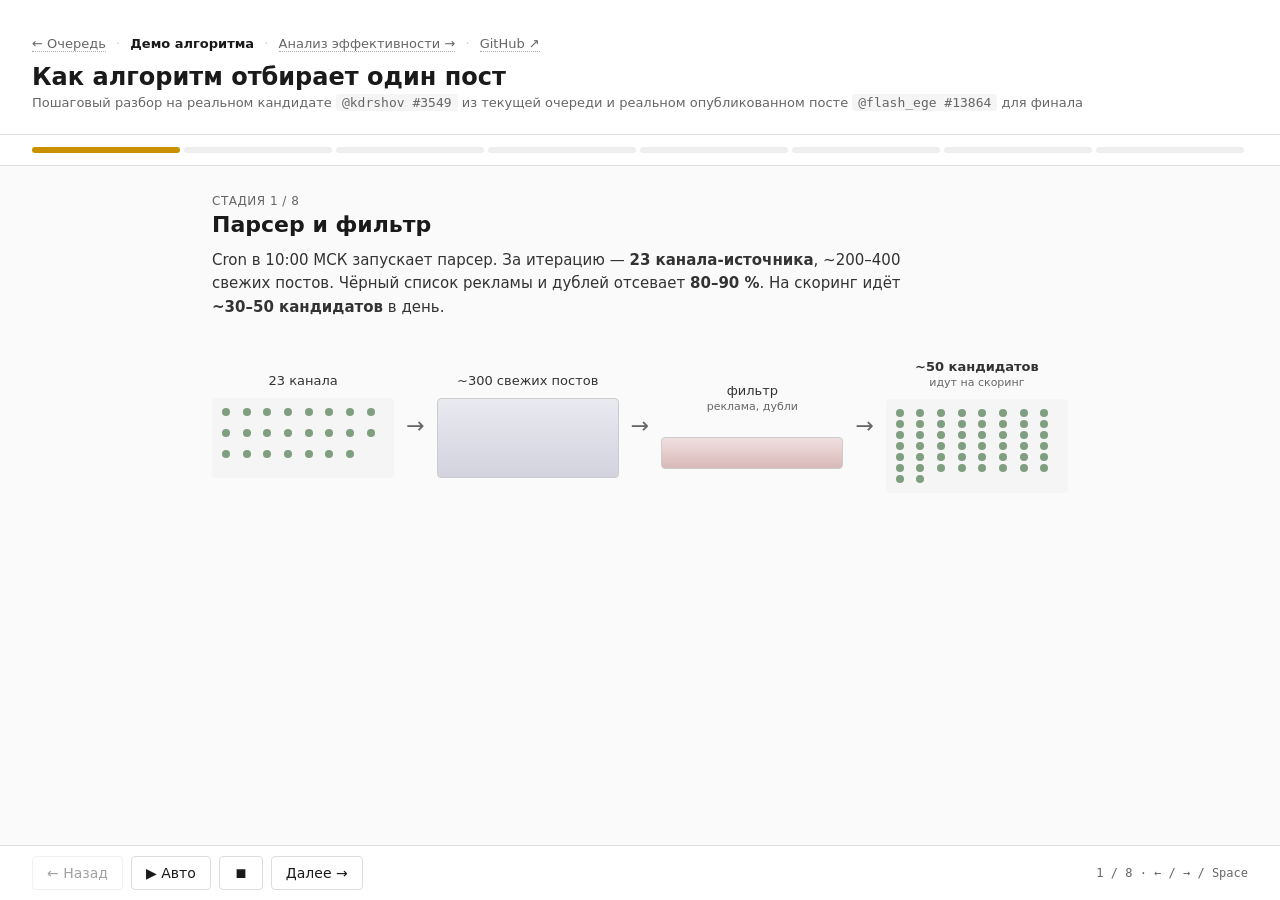
==== demo/index.html @ d8521b80 "demo: ГЭК-friendly simplification — Stage3 Q-table plain RU (no code paths/tier/cap), forwards/views" ====
<!doctype html>
<html lang="ru">
<head>
  <meta charset="utf-8">
  <meta name="viewport" content="width=device-width,initial-scale=1">
  <title>Демо алгоритма курации — @kompege</title>
  <link rel="stylesheet" href="../style.css">
  <link rel="stylesheet" href="./style.css">
</head>
<body class="demo-body">

  <header class="page-header">
    <nav class="topnav">
      <a href="../">← Очередь</a>
      <span class="sep">·</span>
      <strong>Демо алгоритма</strong>
      <span class="sep">·</span>
      <a href="../performance/">Анализ эффективности →</a>
      <span class="sep">·</span>
      <a href="https://github.com/piofant/curation" target="_blank" rel="noopener">GitHub ↗</a>
    </nav>
    <h1>Как алгоритм отбирает один пост</h1>
    <p class="subtitle">Пошаговый разбор на реальном кандидате <code>@kdrshov #3549</code> из текущей очереди и реальном опубликованном посте <code>@flash_ege #13864</code> для финала</p>
  </header>

  <div class="progress" role="progressbar" aria-valuenow="1" aria-valuemin="1" aria-valuemax="8" aria-label="Прогресс демо">
    <div class="progress-seg" data-seg="1"></div>
    <div class="progress-seg" data-seg="2"></div>
    <div class="progress-seg" data-seg="3"></div>
    <div class="progress-seg" data-seg="4"></div>
    <div class="progress-seg" data-seg="5"></div>
    <div class="progress-seg" data-seg="6"></div>
    <div class="progress-seg" data-seg="7"></div>
    <div class="progress-seg" data-seg="8"></div>
    <div class="progress-fill" id="progress-fill"></div>
  </div>

  <main class="demo-main" aria-live="polite">

    <!-- Stage 1 — Парсер и фильтр -->
    <section class="stage" data-stage="1">
      <div class="stage-num">Стадия 1 / 8</div>
      <h2>Парсер и фильтр</h2>
      <p class="stage-lead">Cron в 10:00 МСК запускает парсер. За итерацию — <b>23 канала-источника</b>, ~200–400 свежих постов. Чёрный список рекламы и дублей отсевает <b>80–90 %</b>. На скоринг идёт <b>~30–50 кандидатов</b> в день.</p>

      <div class="funnel">
        <div class="funnel-step">
          <div class="funnel-label">23 канала</div>
          <div class="dots-grid" id="dots-channels"></div>
        </div>
        <div class="funnel-arrow">→</div>
        <div class="funnel-step">
          <div class="funnel-label">~300 свежих постов</div>
          <div class="bar bar-wide"></div>
        </div>
        <div class="funnel-arrow">→</div>
        <div class="funnel-step">
          <div class="funnel-label">фильтр<br><small>реклама, дубли</small></div>
          <div class="bar bar-narrow"></div>
        </div>
        <div class="funnel-arrow">→</div>
        <div class="funnel-step">
          <div class="funnel-label"><b>~50 кандидатов</b><br><small>идут на скоринг</small></div>
          <div class="dots-grid" id="dots-candidates"></div>
        </div>
      </div>
    </section>

    <!-- Stage 2 — Кандидат -->
    <section class="stage" data-stage="2">
      <div class="stage-num">Стадия 2 / 8</div>
      <h2>Кандидат: <code>@kdrshov #3549</code></h2>
      <p class="stage-lead">Один из ~50 кандидатов дня. Алгоритм видит четыре сырых числа: качество текста, пересылки, дни с публикации, просмотры.</p>

      <div class="candidate-card">
        <table class="candidate-meta">
          <tbody>
            <tr><th>Канал</th><td><code>@kdrshov</code></td></tr>
            <tr><th>Post ID</th><td><code id="meta-postid">3549</code></td></tr>
            <tr><th>Дата</th><td id="meta-date">—</td></tr>
            <tr><th>Ключ. слово</th><td id="meta-keyword">ЕГЭ</td></tr>
            <tr><th colspan="2" class="meta-divider">Сырые числа</th></tr>
            <tr><th>просмотров</th><td><code id="meta-views">1025</code></td></tr>
            <tr><th>пересылок</th><td><code id="meta-forwards">14</code></td></tr>
            <tr><th>days_ago</th><td><code id="meta-days">0</code></td></tr>
            <tr><th>content_quality</th><td><code id="meta-quality">0.48</code> <small class="hint-inline">(разбор на следующей стадии)</small></td></tr>
            <tr><th>Ссылка</th><td><a id="meta-link" href="https://t.me/kdrshov/3549" target="_blank" rel="noopener">t.me/kdrshov/3549 ↗</a></td></tr>
          </tbody>
        </table>
        <details class="post-text">
          <summary>Показать полный текст поста</summary>
          <p id="candidate-text">Загрузка…</p>
        </details>
      </div>
    </section>

    <!-- Stage 3 — Q breakdown -->
    <section class="stage" data-stage="3">
      <div class="stage-num">Стадия 3 / 8</div>
      <h2>Из чего складывается оценка качества (Q)</h2>
      <p class="stage-lead">Качество поста Q — сумма четырёх простых признаков. Чем полезнее пост для аудитории, тем выше Q.</p>

      <table class="formula-table demo-table" id="qbreak-table">
        <thead>
          <tr><th>Признак</th><th>Что смотрим</th><th>У этого поста</th><th>Баллы</th></tr>
        </thead>
        <tbody>
          <tr>
            <th>Виральность</th>
            <td>доля пересылок от просмотров</td>
            <td>14 из 1025 = <b>1,4 %</b> — обычный уровень</td>
            <td class="weight">+0,10</td>
          </tr>
          <tr>
            <th>Сколько раз переслали</th>
            <td>абсолютное число пересылок</td>
            <td>14 пересылок — нормально</td>
            <td class="weight">+0,15</td>
          </tr>
          <tr>
            <th>Есть полезная ссылка</th>
            <td>ссылка на VK / YouTube / материалы</td>
            <td>да, ссылка на VK</td>
            <td class="weight">+0,15</td>
          </tr>
          <tr>
            <th>Учебная лексика</th>
            <td>слова темы: Python, задание, ЕГЭ…</td>
            <td>≈ 3 совпадения</td>
            <td class="weight">+0,08</td>
          </tr>
          <tr class="total-row">
            <th colspan="3">Итого качество Q</th>
            <td class="weight"><b>0,48</b></td>
          </tr>
        </tbody>
      </table>

      <p class="stage-foot small">Ещё раньше, на стадии 1, отсеиваются посты без ссылок, явно рекламные (слова «курс», «скидка», «у нас», «огэ») и слишком короткие. Качество Q считается только для тех, кто прошёл этот фильтр.</p>
    </section>

    <!-- Stage 4 — Финальная формула score -->
    <section class="stage" data-stage="4">
      <div class="stage-num">Стадия 4 / 8</div>
      <h2>Финальная формула <code>score</code></h2>
      <p class="stage-lead">Q со стадии 3, плюс ещё три компонента. Каждый нормализуется на максимум по выборке кандидатов и умножается на свой вес.</p>

      <div class="formula-recap">
        <code><b>score</b> = 0,40·Q<sub>norm</sub> + 0,30·F<sub>norm</sub> + 0,20·R + 0,10·V<sub>norm</sub></code>
      </div>

      <table class="formula-table demo-table" id="formula-table">
        <thead>
          <tr><th>Компонент</th><th>Сырая</th><th>Норм.</th><th>× вес</th></tr>
        </thead>
        <tbody id="formula-tbody">
          <!-- filled by JS -->
        </tbody>
      </table>
    </section>

    <!-- Stage 5 — Отбор по score -->
    <section class="stage" data-stage="5">
      <div class="stage-num">Стадия 5 / 8</div>
      <h2>Отбор: лучшая треть по score → в публикацию</h2>
      <p class="stage-lead">Все <span id="t4-total">131</span> кандидатов ранжируются по score. В публикацию идёт верхняя треть — <b id="t4-top">43</b> поста, остальные не проходят. <code>@kdrshov #3549</code> — №1 в списке.</p>

      <div class="tertile-vis" id="tertile-vis" aria-label="Отбор по score"></div>

      <div class="tertile-legend">
        <span><i class="sw sw-top"></i> В публикацию — <b id="lg-top">43</b></span>
        <span><i class="sw sw-bot"></i> Не прошло — <b id="lg-rest">88</b></span>
      </div>
    </section>

    <!-- Stage 6 — Lifecycle опубликованного поста -->
    <section class="stage" data-stage="6">
      <div class="stage-num">Стадия 6 / 8</div>
      <h2>Что получилось через 1 / 3 / 7 дней</h2>
      <p class="stage-lead"><code>@kdrshov #3549</code> ещё в очереди, но через ту же систему уже опубликовано более 200 постов. Возьмём один — <code>@flash_ege #13864</code> от 28.02.2026, тоже в верхней трети по score на момент отбора:</p>

      <div class="lifecycle">
        <div class="lifecycle-row">
          <div class="lifecycle-label">День 1</div>
          <div class="lifecycle-bar"><div class="lifecycle-fill" style="width:18%"></div></div>
          <div class="lifecycle-num">≈ 500 просмотров · ≈ 30 пересылок</div>
        </div>
        <div class="lifecycle-row">
          <div class="lifecycle-label">День 3</div>
          <div class="lifecycle-bar"><div class="lifecycle-fill" style="width:48%"></div></div>
          <div class="lifecycle-num">≈ 1 200 просмотров · ≈ 70 пересылок</div>
        </div>
        <div class="lifecycle-row final">
          <div class="lifecycle-label">День 7</div>
          <div class="lifecycle-bar"><div class="lifecycle-fill" style="width:100%"></div></div>
          <div class="lifecycle-num"><b>2 400 просмотров · 107 пересылок · ERR 44,56 %</b></div>
        </div>
      </div>

      <p class="stage-foot">Виральность копится со временем — система не оценивает мгновенно, а возвращается к посту через 7 дней при ретроспективном аудите. Полная статистика по 368 опубликованным постам — в <a href="../performance/">аналитике эффективности →</a></p>
    </section>

    <!-- Stage 7 — Корректировка весов -->
    <section class="stage" data-stage="7">
      <div class="stage-num">Стадия 7 / 8</div>
      <h2>Корректировка весов</h2>
      <p class="stage-lead">Веса <code>0,40 / 0,30 / 0,20 / 0,10</code> подобраны эмпирически под @kompege. Для других ниш и стратегий ручка крутится по-разному:</p>

      <table class="formula-table demo-table weights-table">
        <thead>
          <tr><th>Когда менять</th><th>Куда крутить</th><th>Почему</th></tr>
        </thead>
        <tbody>
          <tr>
            <td>Канал страдает от рекламного спама</td>
            <td><code class="up">↑ Q</code></td>
            <td>усилить штрафы по чёрному списку и сигналам образовательного словаря</td>
          </tr>
          <tr>
            <td>Виральность главный приоритет</td>
            <td><code class="up">↑ F</code></td>
            <td>для каналов-агрегаторов вроде @kompege это и есть основная функция</td>
          </tr>
          <tr>
            <td>Новостная ниша — быть первым</td>
            <td><code class="up">↑ R</code></td>
            <td>штрафовать всё старше суток сильнее</td>
          </tr>
          <tr>
            <td>Растущий канал за счёт охвата</td>
            <td><code class="up">↑ V</code></td>
            <td>хайповый контент даже с низким качеством иногда даёт первичный приток</td>
          </tr>
        </tbody>
      </table>

      <p class="stage-foot small">Сейчас веса задаются вручную в коде скоринга и применяются после перезапуска. Автоматическая подстройка по обратной связи от метрик после публикации — направление дальнейшей работы (Заключение ВКР).</p>
    </section>

    <!-- Stage 8 — Итог -->
    <section class="stage" data-stage="8">
      <div class="stage-num">Стадия 8 / 8 — итог</div>
      <h2>Что это значит</h2>

      <ul class="recap-list">
        <li><b>1–5 публикаций в день</b> из 200–400 кандидатов — узкое горлышко работает.</li>
        <li>Время редактора снижено с <b>8–10 ч/нед</b> до <b>&lt; 1 ч/нед</b>. Эфир канала пополняется без ручного отбора.</li>
        <li>Все расчёты <b>открыты для верификации</b>: исходники, веса, score каждого поста — на одной странице.</li>
      </ul>

      <div class="cta-row">
        <a href="../" class="cta">← Очередь</a>
        <a href="../performance/" class="cta">Анализ эффективности →</a>
        <a href="https://github.com/piofant/curation" class="cta" target="_blank" rel="noopener">GitHub ↗</a>
      </div>
    </section>

  </main>

  <footer class="demo-footer">
    <div class="demo-controls" role="toolbar" aria-label="Управление демо">
      <button type="button" id="btn-prev" aria-label="Назад"><span aria-hidden="true">←</span> Назад</button>
      <button type="button" id="btn-play" aria-label="Авто-play / пауза"><span id="btn-play-icon" aria-hidden="true">▶</span> <span id="btn-play-label">Авто</span></button>
      <button type="button" id="btn-stop" aria-label="Остановить авто-play"><span aria-hidden="true">⏹</span></button>
      <button type="button" id="btn-next" aria-label="Далее">Далее <span aria-hidden="true">→</span></button>
    </div>
    <div class="demo-hint"><span id="stage-counter">1 / 8</span> · ← / → / Space</div>
  </footer>

  <script src="./app.js"></script>
</body>
</html>
---- style.css ----
/* piofant.github.io/curation/style.css */
:root {
  --bg: #fafafa;
  --fg: #1a1a1a;
  --muted: #666;
  --top: #d8f5d2;
  --mid: #fff2c2;
  --bot: #fde0e0;
  --border: #ddd;
}
* { box-sizing: border-box; }
body { margin: 0; font-family: system-ui, -apple-system, "Segoe UI", Roboto, sans-serif; background: var(--bg); color: var(--fg); }
.page-header { padding: 24px 32px; border-bottom: 1px solid var(--border); }
.page-header h1 { margin: 0 0 4px; font-size: 22px; }
.page-header .subtitle { margin: 0; color: var(--muted); font-size: 14px; }

.sticky-stats { position: sticky; top: 0; background: #fff; border-bottom: 1px solid var(--border); padding: 10px 32px; font-size: 13px; color: var(--muted); z-index: 5; }

.topnav { margin: 12px 0 0; font-size: 13px; color: var(--muted); }
.topnav a { color: var(--muted); text-decoration: none; border-bottom: 1px dotted #aaa; }
.topnav a:hover { color: var(--fg); border-bottom-style: solid; }
.topnav strong { color: var(--fg); }
.topnav .sep { margin: 0 6px; color: #ccc; }

.algorithm-section { padding: 18px 32px; border-bottom: 1px solid var(--border); background: #fff; }
.algorithm-section h2 { font-size: 18px; margin: 0 0 8px; }
.algorithm-section .algo-intro { margin: 0 0 14px; font-size: 14px; max-width: 860px; line-height: 1.5; }
.pipeline-svg { display: block; width: 100%; height: auto; max-width: 920px; margin: 0 auto 18px; }

.formula-block { background: #fff; border: 1px solid var(--border); border-radius: 6px; padding: 14px 18px; margin: 0 auto 18px; max-width: 920px; }
.formula-block h3 { font-size: 15px; margin: 0 0 10px; }
.formula-line { font-family: ui-monospace, monospace; font-size: 14px; margin: 0 0 12px; padding: 8px 10px; background: #fff4cc; border-left: 3px solid #c99100; }
.formula-line code { background: none; padding: 0; }
.formula-table { border-collapse: collapse; width: 100%; font-size: 13px; }
.formula-table th, .formula-table td { border: 1px solid var(--border); padding: 6px 10px; text-align: left; vertical-align: top; }
.formula-table thead th { background: #f5f5f5; font-weight: 600; }
.formula-table tbody th { font-family: ui-monospace, monospace; font-weight: 600; background: #fafafa; width: 80px; }
.formula-table td code { font-size: 12px; background: #f0f0f0; padding: 1px 4px; border-radius: 2px; }
.formula-table td.weight { font-family: ui-monospace, monospace; font-weight: 600; text-align: right; width: 60px; }
.formula-note { margin: 12px 0 0; font-size: 12px; color: var(--muted); line-height: 1.5; }

@media (max-width: 768px) {
  .formula-table { font-size: 12px; }
  .formula-table th, .formula-table td { padding: 4px 6px; }
}

.algo-foot { display: grid; grid-template-columns: 1fr auto; gap: 20px; align-items: center; max-width: 880px; margin: 0 auto; }
.algo-example-label { margin: 0 0 4px; font-size: 12px; color: var(--muted); }
.algo-example { font-family: ui-monospace, monospace; font-size: 13px; background: #f5f5f5; padding: 10px 12px; margin: 0; border-radius: 4px; border-left: 3px solid #888; }

/* Tertile donut */
.donut-wrap { display: flex; align-items: center; gap: 12px; }
.donut { display: block; }
.donut-legend { display: flex; flex-direction: column; gap: 3px; font-size: 12px; color: #333; }
.donut-legend .lg { display: flex; align-items: center; gap: 6px; }
.donut-legend .lg i { width: 10px; height: 10px; border-radius: 2px; display: inline-block; }
.donut-legend .lg b { font-family: ui-monospace, monospace; font-weight: 600; }
.donut-legend .lg-top i { background: #6b8e6b; }
.donut-legend .lg-mid i { background: #d9b042; }
.donut-legend .lg-bot i { background: #b85a5a; }

.filters { display: flex; flex-wrap: wrap; gap: 12px; padding: 12px 32px; background: #fff; border-bottom: 1px solid var(--border); font-size: 14px; }
.filters input, .filters select { padding: 4px 8px; font-size: 14px; border: 1px solid var(--border); border-radius: 4px; }

main { padding: 0 32px 32px; }
table { width: 100%; border-collapse: collapse; font-size: 14px; margin-top: 16px; }
th { background: #f5f5f5; padding: 8px; text-align: left; border-bottom: 2px solid var(--border); cursor: pointer; user-select: none; }
th[data-sort]:hover { background: #ececec; }
td { padding: 6px 8px; border-bottom: 1px solid var(--border); vertical-align: top; }
td.score { font-family: ui-monospace, monospace; font-weight: 600; }
td.num { font-family: ui-monospace, monospace; color: var(--muted); }
td.t-marker { width: 24px; }
td.text-cell { color: #444; max-width: 380px; }
tr.t-top { background: var(--top); }
tr.t-mid { background: var(--mid); }
tr.t-bot { background: var(--bot); }
tr.expanded { background: #eef; }

.page-footer { padding: 24px 32px; border-top: 1px solid var(--border); font-size: 12px; color: var(--muted); }

tr.dd-row td.drilldown { background: #fff; padding: 16px 24px; }
.dd-grid { display: grid; grid-template-columns: 1fr 1fr; gap: 24px; }
.dd-text h3, .dd-math h3 { font-size: 14px; margin: 0 0 8px; color: var(--muted); }
.dd-text p { font-size: 13px; white-space: pre-wrap; }
.dd-text p.reason { margin-top: 12px; padding: 8px; background: #f5f5f5; border-left: 3px solid #888; }
.math { border-collapse: collapse; width: 100%; font-size: 13px; font-family: ui-monospace, monospace; }
.math th, .math td { border: 1px solid var(--border); padding: 4px 8px; text-align: right; }
.math th:first-child, .math td:first-child { text-align: left; }
.math tr.total { font-weight: 600; background: #f5f5f5; }
.tertile-label { margin: 12px 0 0; font-size: 14px; }

@media (max-width: 768px) {
  .page-header, .sticky-stats, .filters, main, .algorithm-section, .page-footer { padding-left: 12px; padding-right: 12px; }
  table { font-size: 12px; }
  th, td { padding: 4px; }
  td.text-cell { max-width: 200px; }
  .dd-grid { grid-template-columns: 1fr; }
}

@media (max-width: 640px) {
  #queue-table thead { display: none; }
  #queue-table, #queue-table tbody, #queue-table tr, #queue-table td { display: block; width: 100%; }
  #queue-table tr { border: 1px solid var(--border); border-radius: 6px; margin-bottom: 8px; padding: 8px; }
  #queue-table tr.t-top { border-left: 4px solid #2c8a2c; }
  #queue-table tr.t-mid { border-left: 4px solid #c9a200; }
  #queue-table tr.t-bot { border-left: 4px solid #c93c3c; }
  #queue-table td { border: none; padding: 2px 0; }
  #queue-table td.t-marker { display: none; }
  #queue-table td.score::before { content: 'score: '; color: var(--muted); }
  #queue-table td.num::before { content: attr(data-label) ': '; color: var(--muted); font-size: 11px; }
  #queue-table td.text-cell { color: #222; margin-top: 4px; }
}

/* Live last Telegram post embed (S19) */
.live-post { padding: 18px 32px; border-bottom: 1px solid var(--border); background: #fff; }
.live-post h2 { font-size: 18px; margin: 0 0 8px; }
.live-post .algo-intro { margin: 0 0 14px; font-size: 14px; max-width: 860px; line-height: 1.5; color: #444; }
.tg-embed-wrap { max-width: 540px; margin: 0 auto; }
.tg-embed-note { font-size: 12px; color: #888; margin: 10px 0 0; text-align: center; }
.tg-embed-note a { color: #3a7c3a; }
---- demo/style.css ----
/* /curation/demo/ — wizard-демо алгоритма */

.demo-body {
  min-height: 100vh;
  display: flex;
  flex-direction: column;
  padding-bottom: 96px; /* place for sticky footer controls */
}

.demo-body .page-header { background: #fff; }
.demo-body .page-header h1 { margin: 12px 0 4px; font-size: 24px; }
.demo-body .page-header .subtitle { font-size: 13px; }
.demo-body .page-header .subtitle code { font-family: ui-monospace, monospace; background: #f5f5f5; padding: 1px 6px; border-radius: 3px; }

/* Progress bar */
.progress {
  position: relative;
  display: flex;
  gap: 4px;
  padding: 12px 32px;
  background: #fff;
  border-bottom: 1px solid var(--border);
}
.progress-seg {
  flex: 1;
  height: 6px;
  background: #eee;
  border-radius: 3px;
  transition: background 240ms ease;
}
.progress-seg.done { background: #6b8e6b; }
.progress-seg.current { background: #c99100; }

/* Main / stages */
.demo-main {
  max-width: 920px;
  margin: 0 auto;
  padding: 28px 32px;
  width: 100%;
  flex: 1;
}
.stage {
  display: none;
  animation: fade-in 220ms ease;
}
.stage.active { display: block; }
.stage h2 { font-size: 22px; margin: 4px 0 12px; }
.stage h2 code { font-family: ui-monospace, monospace; font-size: 19px; background: #fff4cc; padding: 1px 6px; border-radius: 3px; }
.stage .stage-num { font-size: 12px; color: var(--muted); text-transform: uppercase; letter-spacing: 0.5px; }
.stage .stage-lead { font-size: 15px; line-height: 1.55; max-width: 720px; margin: 0 0 22px; color: #333; }

@keyframes fade-in {
  from { opacity: 0; transform: translateY(4px); }
  to { opacity: 1; transform: none; }
}

/* Stage 1 — funnel */
.funnel {
  display: flex;
  align-items: center;
  gap: 12px;
  flex-wrap: wrap;
  padding: 18px 0;
}
.funnel-step {
  flex: 1 1 140px;
  min-width: 130px;
  text-align: center;
}
.funnel-label {
  font-size: 13px;
  color: #333;
  margin-bottom: 10px;
}
.funnel-label small { color: var(--muted); font-size: 11px; }
.funnel-arrow {
  font-size: 22px;
  color: var(--muted);
  flex: 0 0 auto;
}
.dots-grid {
  display: grid;
  grid-template-columns: repeat(8, 1fr);
  gap: 3px;
  padding: 10px;
  background: #f5f5f5;
  border-radius: 4px;
  min-height: 80px;
}
.dots-grid .dot {
  width: 8px;
  height: 8px;
  border-radius: 50%;
  background: #6b8e6b;
  opacity: 0;
  animation: pop-in 320ms ease forwards;
}
@keyframes pop-in {
  from { opacity: 0; transform: scale(0.4); }
  to { opacity: 0.85; transform: scale(1); }
}
.bar {
  height: 80px;
  background: linear-gradient(180deg, #e9e9f0 0%, #d3d3df 100%);
  border-radius: 4px;
  border: 1px solid #ccc;
}
.bar-narrow { height: 32px; margin-top: 24px; background: linear-gradient(180deg, #f0e0e0 0%, #d9b8b8 100%); }

/* Stage 2 — candidate */
.candidate-card {
  background: #fff;
  border: 1px solid var(--border);
  border-radius: 6px;
  padding: 18px 20px;
}
.candidate-card .candidate-meta { width: 100%; }
.candidate-card details.post-text {
  margin-top: 16px;
  border-top: 1px dashed var(--border);
  padding-top: 12px;
}
.candidate-card details.post-text summary {
  cursor: pointer;
  font-size: 13px;
  color: var(--muted);
  user-select: none;
  padding: 4px 0;
}
.candidate-card details.post-text summary:hover { color: var(--fg); }
.candidate-card details.post-text[open] summary { color: var(--fg); margin-bottom: 8px; }
.candidate-card details.post-text p {
  font-size: 13px;
  line-height: 1.55;
  color: #222;
  white-space: pre-wrap;
  font-family: ui-monospace, monospace;
  background: #fafafa;
  padding: 12px 14px;
  border-left: 3px solid #c99100;
  border-radius: 4px;
  max-height: 320px;
  overflow: auto;
  margin: 0;
}
.hint-inline { color: var(--muted); font-size: 11px; margin-left: 4px; }
.total-row { background: #f5f5f5; font-weight: 600; }
.total-row td.weight, .total-row .weight { font-size: 15px; }
.stage-foot.small { font-size: 12px; color: var(--muted); }

/* Stage 6 — lifecycle */
.lifecycle {
  display: flex;
  flex-direction: column;
  gap: 14px;
  margin-top: 12px;
}
.lifecycle-row {
  display: grid;
  grid-template-columns: 70px 1fr 240px;
  gap: 14px;
  align-items: center;
  font-size: 14px;
}
.lifecycle-label {
  font-family: ui-monospace, monospace;
  color: var(--muted);
  font-weight: 600;
}
.lifecycle-bar {
  background: #f0f0f0;
  height: 22px;
  border-radius: 3px;
  overflow: hidden;
}
.lifecycle-fill {
  height: 100%;
  background: #6b8e6b;
  border-radius: 3px;
  transition: opacity 400ms ease-out, transform 600ms ease-out;
  transform-origin: left center;
  transform: scaleX(0);
  opacity: 0;
}
.lifecycle-fill.shown { transform: scaleX(1); opacity: 1; }
.lifecycle-row.final .lifecycle-fill { background: #3a7c3a; }
.lifecycle-num {
  font-family: ui-monospace, monospace;
  color: #222;
  font-size: 13px;
  text-align: right;
}
.lifecycle-row.final .lifecycle-num b { color: #3a7c3a; }

/* Stage 7 — weights table */
.weights-table th, .weights-table td { vertical-align: middle; }
.weights-table code.up {
  color: #3a7c3a;
  font-weight: 600;
  font-size: 14px;
  background: #e9f5e6;
  padding: 2px 8px;
  border-radius: 3px;
}
.candidate-meta {
  font-size: 13px;
  border-collapse: collapse;
  width: 100%;
}
.candidate-meta th, .candidate-meta td {
  text-align: left;
  padding: 5px 8px;
  border-bottom: 1px solid #eee;
}
.candidate-meta th {
  color: var(--muted);
  font-weight: 500;
  width: 130px;
}
.candidate-meta th.meta-divider {
  background: #f5f5f5;
  font-size: 11px;
  text-transform: uppercase;
  letter-spacing: 0.5px;
  color: var(--muted);
  text-align: center;
  padding: 6px;
}
.candidate-meta code { font-family: ui-monospace, monospace; font-size: 13px; }

/* Stage 3 — formula */
.formula-recap {
  background: #fff4cc;
  border-left: 3px solid #c99100;
  padding: 10px 14px;
  font-family: ui-monospace, monospace;
  font-size: 14px;
  margin: 0 0 18px;
  border-radius: 0 4px 4px 0;
}
.demo-table {
  width: 100%;
  border-collapse: collapse;
  font-size: 14px;
  font-family: ui-monospace, monospace;
}
.demo-table th, .demo-table td {
  border: 1px solid var(--border);
  padding: 8px 12px;
  text-align: right;
}
.demo-table th:first-child, .demo-table td:first-child { text-align: left; }
.demo-table thead th { background: #f5f5f5; font-weight: 600; font-size: 13px; font-family: system-ui, sans-serif; }
.demo-table tbody tr {
  opacity: 0;
  transform: translateY(6px);
  transition: opacity 260ms ease, transform 260ms ease;
}
.demo-table tbody tr.shown {
  opacity: 1;
  transform: none;
}
.demo-table tr.total {
  background: #fff4cc;
  font-weight: 700;
}
.demo-table tr.total td:last-child { color: #1a1a1a; font-size: 15px; }

/* Stage 4 — tertile bars */
.tertile-vis {
  display: grid;
  grid-template-columns: repeat(auto-fill, minmax(12px, 1fr));
  gap: 3px;
  padding: 14px;
  background: #fff;
  border: 1px solid var(--border);
  border-radius: 6px;
  margin: 12px 0 18px;
}
.tertile-vis .cell {
  height: 18px;
  border-radius: 2px;
  background: #ddd;
}
.tertile-vis .cell.t-top { background: #2e7d32; }
.tertile-vis .cell.t-mid { background: #d9b042; }
.tertile-vis .cell.t-bot { background: #b8bcc2; }
.tertile-vis .cell.highlight {
  outline: 2px solid #1a1a1a;
  outline-offset: 1px;
  position: relative;
  z-index: 1;
  animation: pulse 1400ms ease-in-out infinite;
}
@keyframes pulse {
  0%, 100% { transform: scale(1); }
  50% { transform: scale(1.25); }
}
.tertile-legend {
  display: flex;
  gap: 22px;
  flex-wrap: wrap;
  font-size: 14px;
  color: #333;
}
.tertile-legend i.sw {
  display: inline-block;
  width: 12px;
  height: 12px;
  border-radius: 2px;
  margin-right: 6px;
  vertical-align: -1px;
}
.tertile-legend .sw-top { background: #2e7d32; }
.tertile-legend .sw-mid { background: #d9b042; }
.tertile-legend .sw-bot { background: #b8bcc2; }

/* Stage 5 — performance chart */
.perf-chart {
  display: flex;
  flex-direction: column;
  gap: 8px;
  margin: 12px 0 18px;
}
.perf-row {
  display: grid;
  grid-template-columns: 160px 1fr 60px;
  align-items: center;
  gap: 10px;
  font-size: 13px;
}
.perf-row .label { font-family: ui-monospace, monospace; }
.perf-row .label.hl { font-weight: 700; color: #c99100; }
.perf-row .track {
  background: #f5f5f5;
  height: 22px;
  border-radius: 3px;
  overflow: hidden;
}
.perf-row .fill {
  height: 100%;
  background: linear-gradient(90deg, #6b8e6b 0%, #8db38d 100%);
  transform-origin: left;
  transform: scaleX(0);
  transition: transform 600ms ease;
}
.stage.active .perf-row .fill { transform: scaleX(var(--w, 0)); }
.perf-row .val { font-family: ui-monospace, monospace; font-weight: 600; text-align: right; }
.stage-foot { font-size: 13px; color: var(--muted); margin: 10px 0 0; }
.stage-foot a { color: #1a1a1a; }

/* Stage 6 — recap */
.recap-list {
  list-style: none;
  padding: 0;
  margin: 0 0 22px;
}
.recap-list li {
  position: relative;
  padding: 12px 14px 12px 40px;
  margin: 0 0 10px;
  background: #fff;
  border: 1px solid var(--border);
  border-left: 3px solid #6b8e6b;
  border-radius: 4px;
  font-size: 15px;
  line-height: 1.55;
}
.recap-list li::before {
  content: "✓";
  position: absolute;
  left: 14px;
  top: 12px;
  color: #6b8e6b;
  font-weight: 700;
}
.cta-row {
  display: flex;
  gap: 12px;
  flex-wrap: wrap;
  margin-top: 18px;
}
.cta {
  display: inline-block;
  padding: 8px 14px;
  background: #fff;
  border: 1px solid var(--border);
  border-radius: 4px;
  font-size: 14px;
  color: #1a1a1a;
  text-decoration: none;
  transition: background 160ms ease;
}
.cta:hover, .cta:focus-visible { background: #f5f5f5; }

/* Footer / controls */
.demo-footer {
  position: fixed;
  bottom: 0;
  left: 0;
  right: 0;
  background: #fff;
  border-top: 1px solid var(--border);
  padding: 10px 32px;
  display: flex;
  align-items: center;
  justify-content: space-between;
  gap: 16px;
  z-index: 10;
}
.demo-controls {
  display: flex;
  gap: 8px;
}
.demo-controls button {
  padding: 8px 14px;
  font-size: 14px;
  background: #fff;
  border: 1px solid var(--border);
  border-radius: 4px;
  cursor: pointer;
  color: #1a1a1a;
  font-family: inherit;
  transition: background 140ms ease, border-color 140ms ease;
}
.demo-controls button:hover { background: #f5f5f5; }
.demo-controls button:disabled { opacity: 0.4; cursor: not-allowed; }
.demo-controls button#btn-play.on { background: #fff4cc; border-color: #c99100; }
.demo-controls button:focus-visible {
  outline: 2px solid #c99100;
  outline-offset: 2px;
}
.demo-hint {
  font-size: 12px;
  color: var(--muted);
  font-family: ui-monospace, monospace;
}

/* Mobile */
@media (max-width: 768px) {
  .demo-main { padding: 18px 12px; }
  .progress { padding: 10px 12px; }
  .demo-footer { padding: 8px 12px; }
  .demo-body .page-header { padding: 16px 12px; }
  .candidate-card { grid-template-columns: 1fr; }
  .candidate-text { max-height: 220px; }
  .funnel { flex-direction: column; }
  .funnel-arrow { transform: rotate(90deg); }
  .funnel-step { width: 100%; }
  .stage h2 { font-size: 18px; }
  .stage .stage-lead { font-size: 14px; }
  .demo-table { font-size: 13px; }
  .demo-table th, .demo-table td { padding: 6px 8px; }
  .perf-row { grid-template-columns: 110px 1fr 50px; font-size: 12px; }
  .demo-hint { display: none; }
  .demo-controls button { padding: 7px 10px; font-size: 13px; }
}

/* Reduced motion */
@media (prefers-reduced-motion: reduce) {
  .stage, .progress-seg, .demo-table tbody tr, .perf-row .fill, .dots-grid .dot {
    animation: none !important;
    transition: none !important;
  }
  .tertile-vis .cell.highlight { animation: none !important; }
}
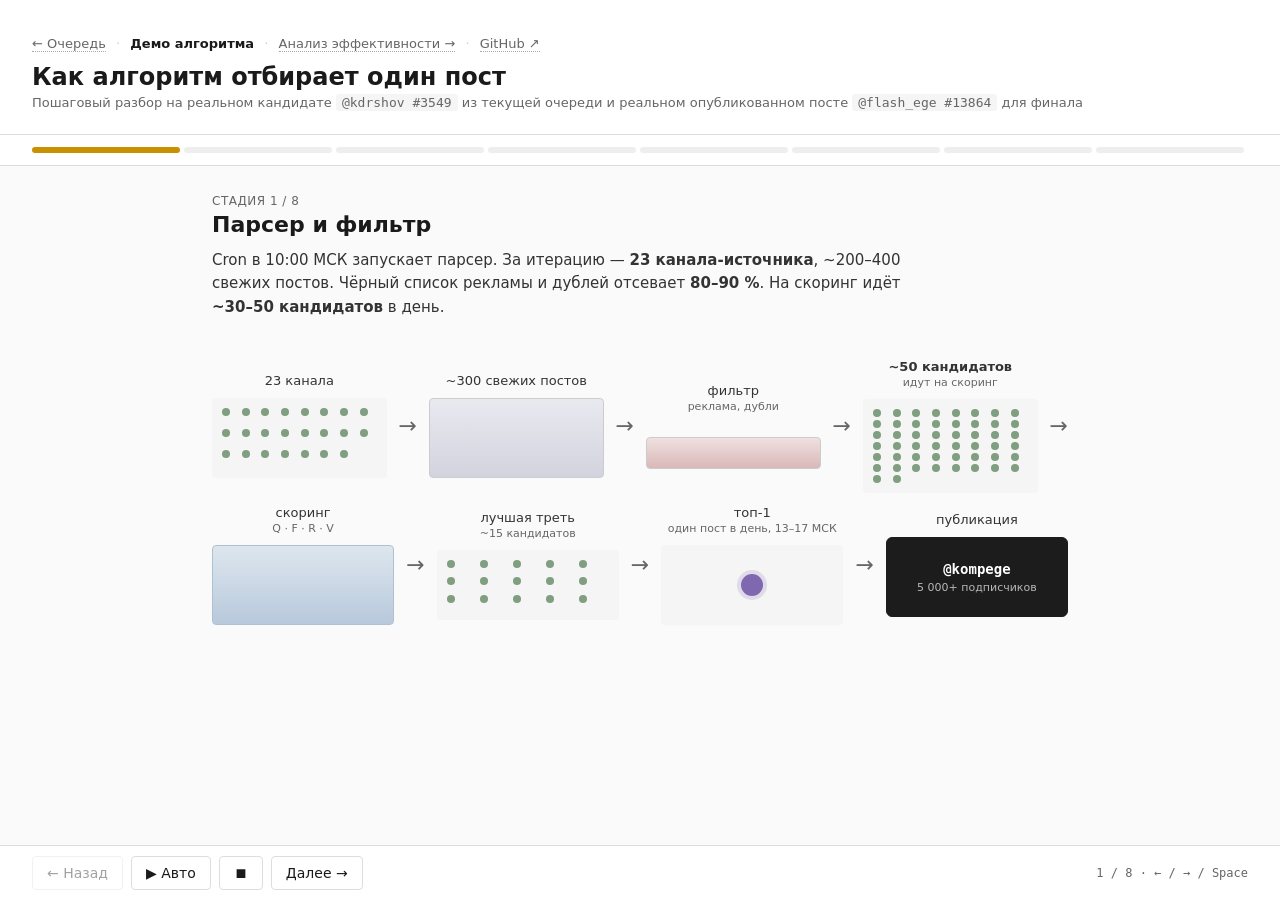
==== commit e8c1baf8: "demo: extend stage 1 funnel beyond ~50 кандидатов to publication Adds 4 new funnel steps after «~50 " ====
--- a/demo/index.html
+++ b/demo/index.html
@@ -63,6 +63,29 @@
           <div class="funnel-label"><b>~50 кандидатов</b><br><small>идут на скоринг</small></div>
           <div class="dots-grid" id="dots-candidates"></div>
         </div>
+        <div class="funnel-arrow">→</div>
+        <div class="funnel-step">
+          <div class="funnel-label">скоринг<br><small>Q · F · R · V</small></div>
+          <div class="bar bar-score"></div>
+        </div>
+        <div class="funnel-arrow">→</div>
+        <div class="funnel-step">
+          <div class="funnel-label">лучшая треть<br><small>~15 кандидатов</small></div>
+          <div class="dots-grid dots-grid-small" id="dots-best"></div>
+        </div>
+        <div class="funnel-arrow">→</div>
+        <div class="funnel-step">
+          <div class="funnel-label">топ-1<br><small>один пост в день, 13–17 МСК</small></div>
+          <div class="dots-grid dots-grid-one" id="dots-top1"></div>
+        </div>
+        <div class="funnel-arrow">→</div>
+        <div class="funnel-step">
+          <div class="funnel-label">публикация</div>
+          <div class="kompege-card">
+            <div class="kc-handle">@kompege</div>
+            <div class="kc-sub">5 000+ подписчиков</div>
+          </div>
+        </div>
       </div>
     </section>
 
@@ -76,14 +99,14 @@
         <table class="candidate-meta">
           <tbody>
             <tr><th>Канал</th><td><code>@kdrshov</code></td></tr>
-            <tr><th>Post ID</th><td><code id="meta-postid">3549</code></td></tr>
+            <tr><th>ID поста</th><td><code id="meta-postid">3549</code></td></tr>
             <tr><th>Дата</th><td id="meta-date">—</td></tr>
-            <tr><th>Ключ. слово</th><td id="meta-keyword">ЕГЭ</td></tr>
+            <tr><th>Ключевое слово</th><td id="meta-keyword">ЕГЭ</td></tr>
             <tr><th colspan="2" class="meta-divider">Сырые числа</th></tr>
             <tr><th>просмотров</th><td><code id="meta-views">1025</code></td></tr>
             <tr><th>пересылок</th><td><code id="meta-forwards">14</code></td></tr>
-            <tr><th>days_ago</th><td><code id="meta-days">0</code></td></tr>
-            <tr><th>content_quality</th><td><code id="meta-quality">0.48</code> <small class="hint-inline">(разбор на следующей стадии)</small></td></tr>
+            <tr><th>дней с публикации</th><td><code id="meta-days">0</code></td></tr>
+            <tr><th>качество текста</th><td><code id="meta-quality">0.48</code> <small class="hint-inline">(разбор на следующей стадии)</small></td></tr>
             <tr><th>Ссылка</th><td><a id="meta-link" href="https://t.me/kdrshov/3549" target="_blank" rel="noopener">t.me/kdrshov/3549 ↗</a></td></tr>
           </tbody>
         </table>
--- a/demo/style.css
+++ b/demo/style.css
@@ -464,3 +464,52 @@
   }
   .tertile-vis .cell.highlight { animation: none !important; }
 }
+
+/* Extended funnel (S29): scoring → лучшая треть → топ-1 → @kompege */
+.bar-score {
+  height: 80px;
+  background: linear-gradient(180deg, #dde6ee 0%, #b8c9dc 100%);
+  border: 1px solid #b0c0d0;
+}
+.dots-grid-small {
+  grid-template-columns: repeat(5, 1fr);
+  min-height: 70px;
+}
+.dots-grid-one {
+  display: flex;
+  align-items: center;
+  justify-content: center;
+  min-height: 80px;
+  background: #f5f5f5;
+  border-radius: 4px;
+  padding: 10px;
+}
+.dots-grid-one .dot {
+  width: 22px;
+  height: 22px;
+  background: #6b4ea3;
+  box-shadow: 0 0 0 4px rgba(107,78,163,0.18);
+}
+.kompege-card {
+  background: #1c1c1c;
+  color: #ffffff;
+  border-radius: 6px;
+  padding: 14px 10px;
+  min-height: 80px;
+  display: flex;
+  flex-direction: column;
+  align-items: center;
+  justify-content: center;
+  gap: 4px;
+  border: 1px solid #1c1c1c;
+}
+.kompege-card .kc-handle {
+  font-family: ui-monospace, monospace;
+  font-weight: 600;
+  font-size: 14px;
+  color: #ffffff;
+}
+.kompege-card .kc-sub {
+  font-size: 11px;
+  color: #b8b8b8;
+}
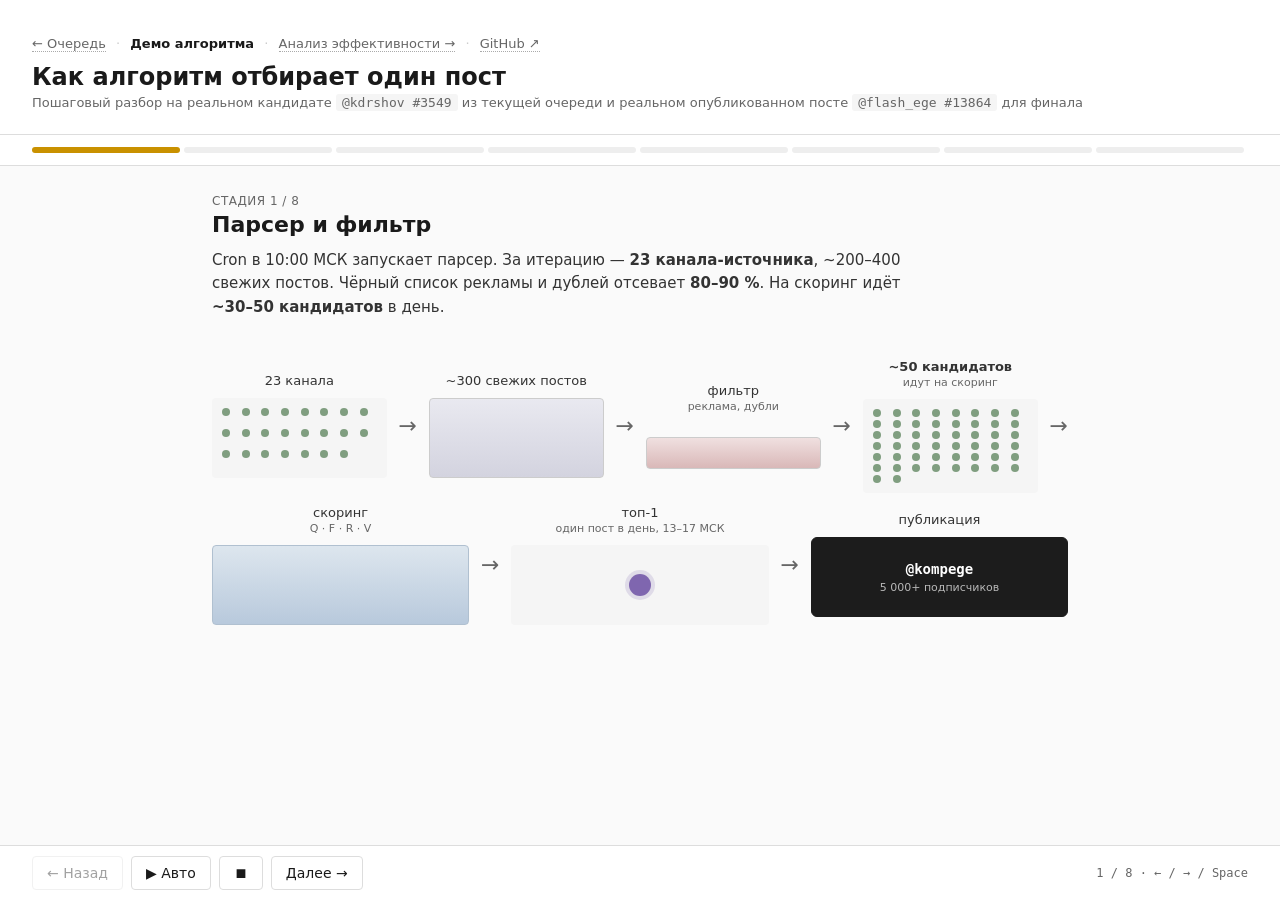
==== commit e6c8c947: "demo: simplify stage 1 funnel — drop «лучшая треть» step After scoring goes straight to топ-1 → @kom" ====
--- a/demo/index.html
+++ b/demo/index.html
@@ -67,11 +67,6 @@
         <div class="funnel-step">
           <div class="funnel-label">скоринг<br><small>Q · F · R · V</small></div>
           <div class="bar bar-score"></div>
-        </div>
-        <div class="funnel-arrow">→</div>
-        <div class="funnel-step">
-          <div class="funnel-label">лучшая треть<br><small>~15 кандидатов</small></div>
-          <div class="dots-grid dots-grid-small" id="dots-best"></div>
         </div>
         <div class="funnel-arrow">→</div>
         <div class="funnel-step">
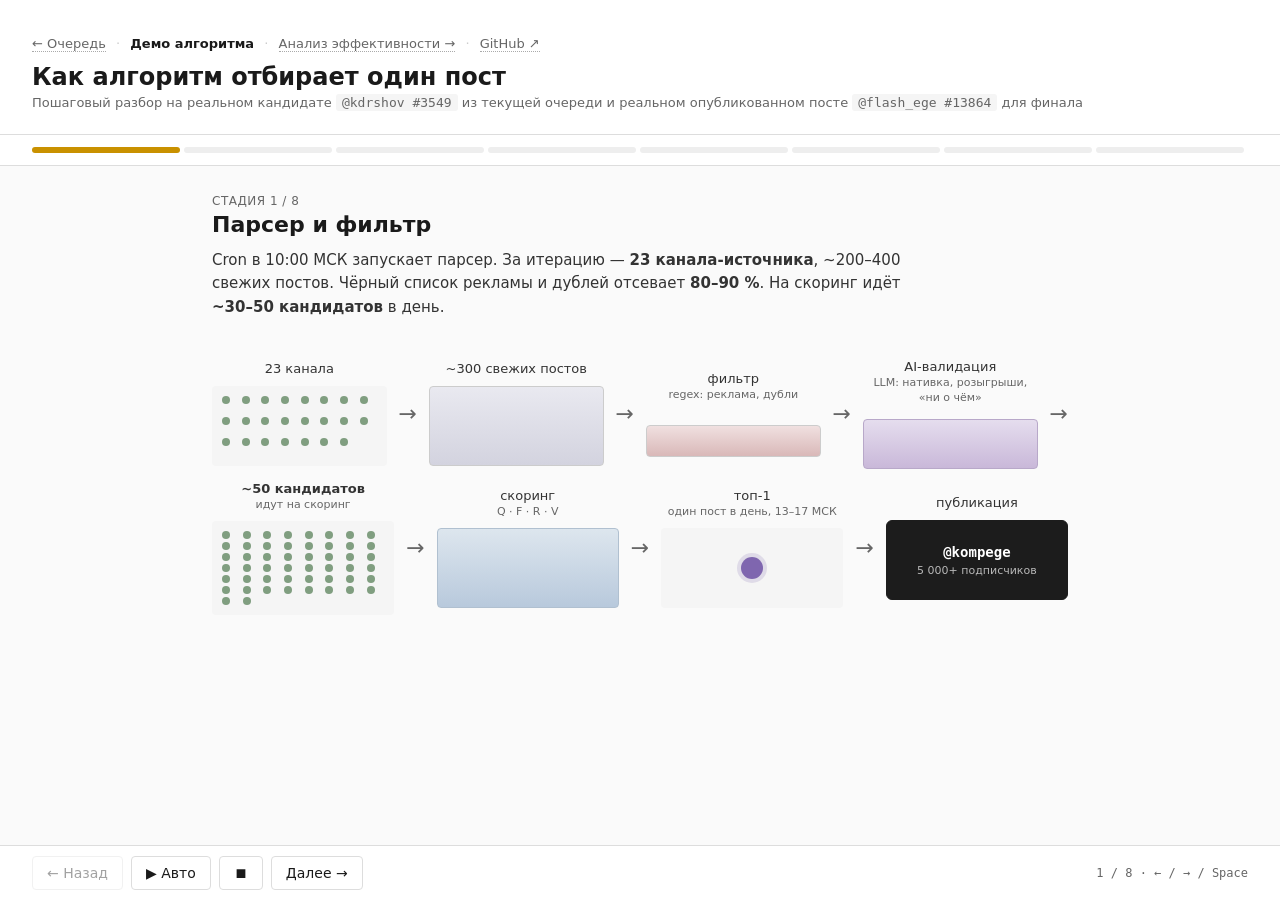
==== commit 34371d51: "demo: add AI-validation step between regex filter and ~50 candidates Stage 1 funnel now reflects the" ====
--- a/demo/index.html
+++ b/demo/index.html
@@ -55,8 +55,13 @@
         </div>
         <div class="funnel-arrow">→</div>
         <div class="funnel-step">
-          <div class="funnel-label">фильтр<br><small>реклама, дубли</small></div>
+          <div class="funnel-label">фильтр<br><small>regex: реклама, дубли</small></div>
           <div class="bar bar-narrow"></div>
+        </div>
+        <div class="funnel-arrow">→</div>
+        <div class="funnel-step">
+          <div class="funnel-label">AI-валидация<br><small>LLM: нативка, розыгрыши, «ни о чём»</small></div>
+          <div class="bar bar-ai"></div>
         </div>
         <div class="funnel-arrow">→</div>
         <div class="funnel-step">
--- a/demo/style.css
+++ b/demo/style.css
@@ -513,3 +513,8 @@
   font-size: 11px;
   color: #b8b8b8;
 }
+.bar-ai {
+  height: 50px; margin-top: 15px;
+  background: linear-gradient(180deg, #e5ddee 0%, #c9b8d9 100%);
+  border: 1px solid #b8a8c9; border-radius: 4px;
+}
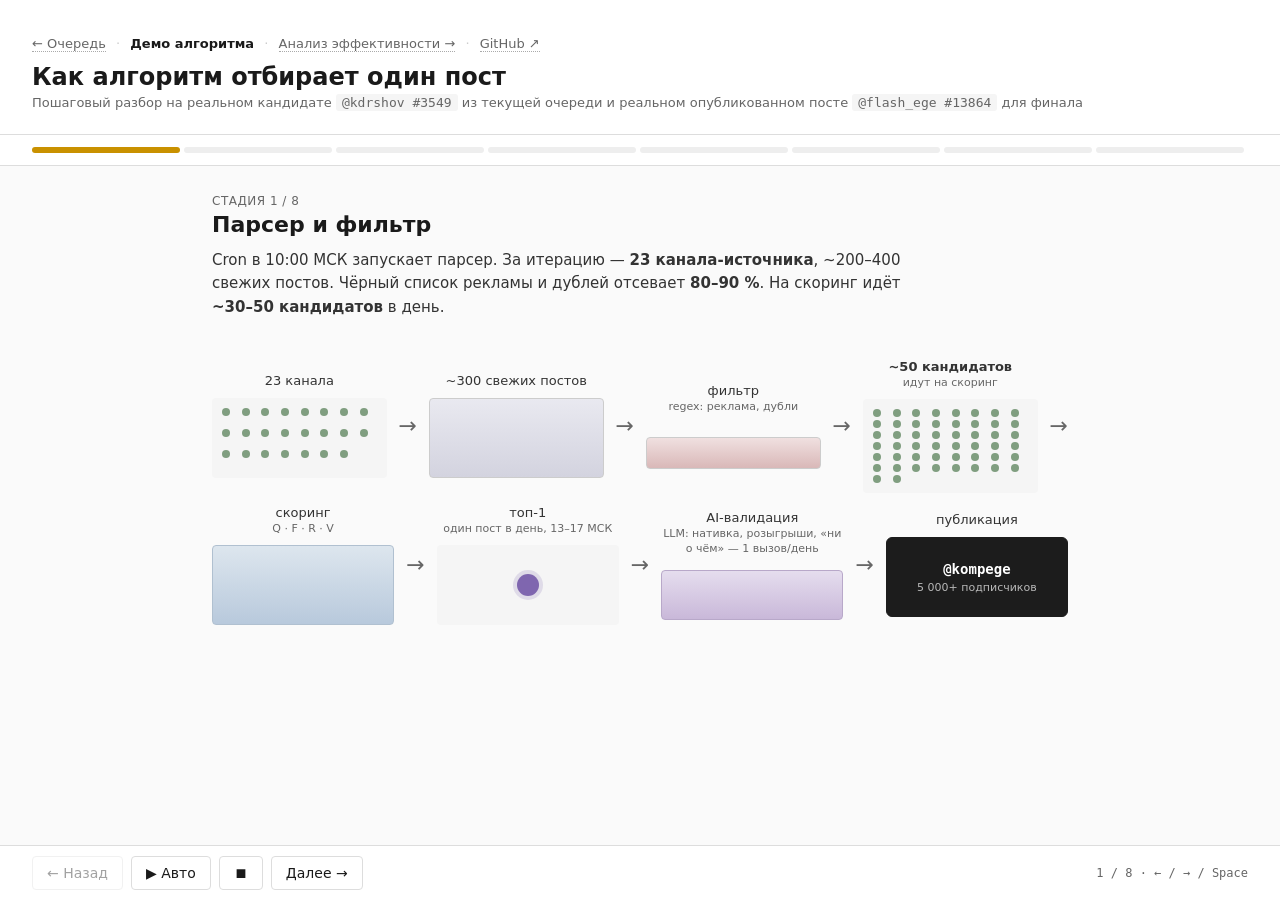
==== commit f038085b: "demo: move AI-validation from 50-candidates filter to post-top-1 (cost fix) User: «валидацию только " ====
--- a/demo/index.html
+++ b/demo/index.html
@@ -60,11 +60,6 @@
         </div>
         <div class="funnel-arrow">→</div>
         <div class="funnel-step">
-          <div class="funnel-label">AI-валидация<br><small>LLM: нативка, розыгрыши, «ни о чём»</small></div>
-          <div class="bar bar-ai"></div>
-        </div>
-        <div class="funnel-arrow">→</div>
-        <div class="funnel-step">
           <div class="funnel-label"><b>~50 кандидатов</b><br><small>идут на скоринг</small></div>
           <div class="dots-grid" id="dots-candidates"></div>
         </div>
@@ -77,6 +72,11 @@
         <div class="funnel-step">
           <div class="funnel-label">топ-1<br><small>один пост в день, 13–17 МСК</small></div>
           <div class="dots-grid dots-grid-one" id="dots-top1"></div>
+        </div>
+        <div class="funnel-arrow">→</div>
+        <div class="funnel-step">
+          <div class="funnel-label">AI-валидация<br><small>LLM: нативка, розыгрыши, «ни о чём» — 1 вызов/день</small></div>
+          <div class="bar bar-ai"></div>
         </div>
         <div class="funnel-arrow">→</div>
         <div class="funnel-step">
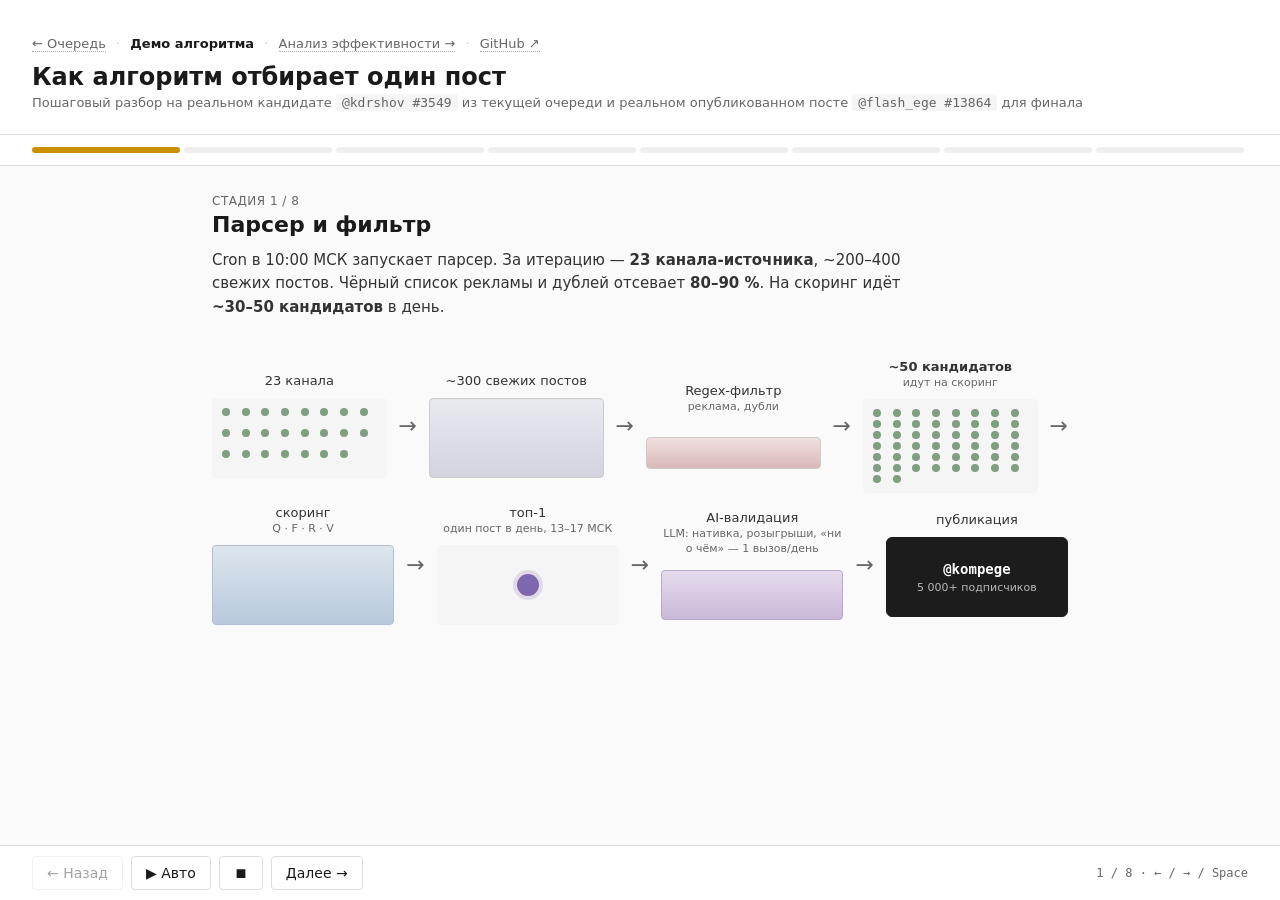
==== commit e811649c: "demo: rename filter step to «Regex-фильтр» (parallel naming with AI-валидация)" ====
--- a/demo/index.html
+++ b/demo/index.html
@@ -55,7 +55,7 @@
         </div>
         <div class="funnel-arrow">→</div>
         <div class="funnel-step">
-          <div class="funnel-label">фильтр<br><small>regex: реклама, дубли</small></div>
+          <div class="funnel-label">Regex-фильтр<br><small>реклама, дубли</small></div>
           <div class="bar bar-narrow"></div>
         </div>
         <div class="funnel-arrow">→</div>
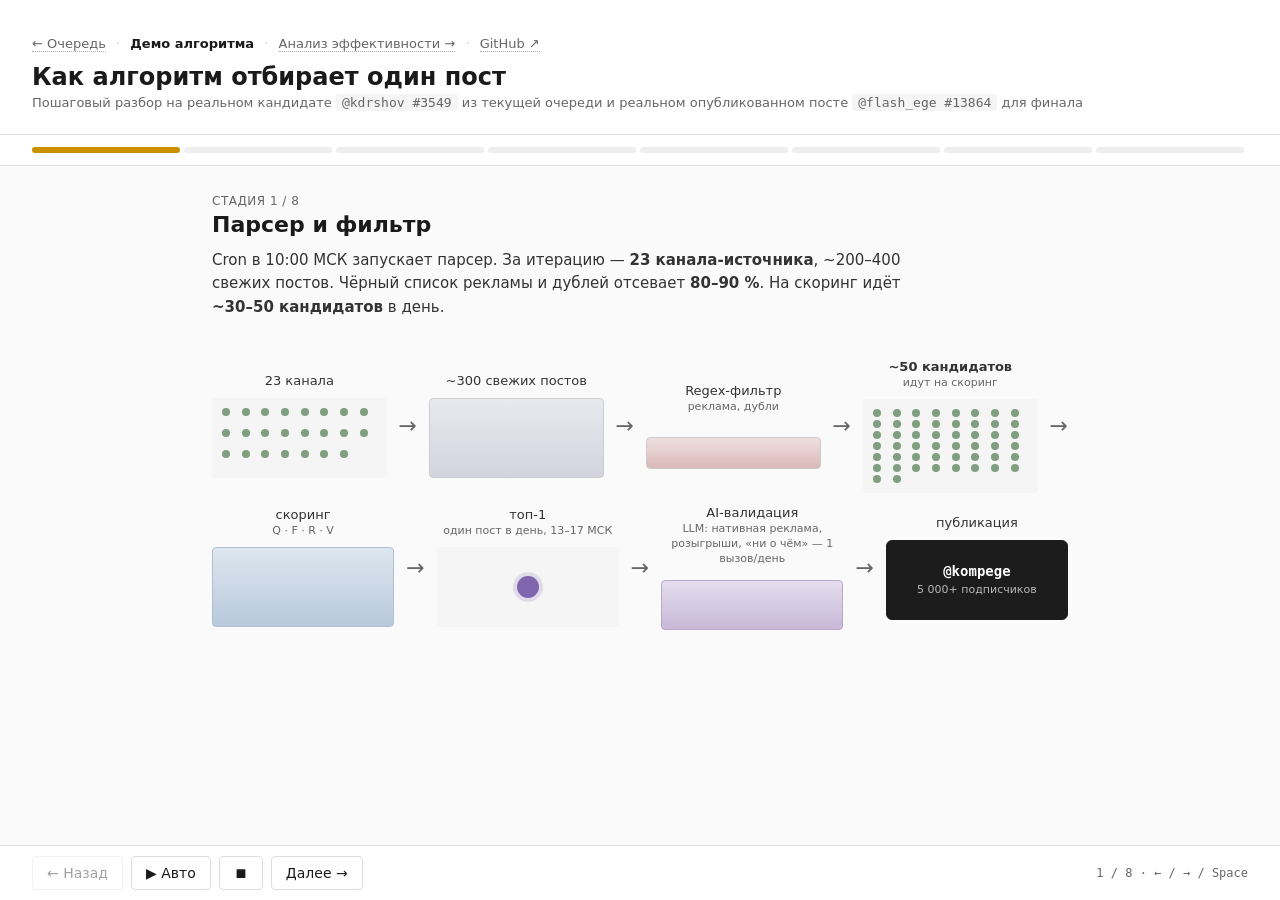
==== commit a89bbc29: "demo: «нативка» → «нативная реклама» (formal for ГЭК)" ====
--- a/demo/index.html
+++ b/demo/index.html
@@ -75,7 +75,7 @@
         </div>
         <div class="funnel-arrow">→</div>
         <div class="funnel-step">
-          <div class="funnel-label">AI-валидация<br><small>LLM: нативка, розыгрыши, «ни о чём» — 1 вызов/день</small></div>
+          <div class="funnel-label">AI-валидация<br><small>LLM: нативная реклама, розыгрыши, «ни о чём» — 1 вызов/день</small></div>
           <div class="bar bar-ai"></div>
         </div>
         <div class="funnel-arrow">→</div>
